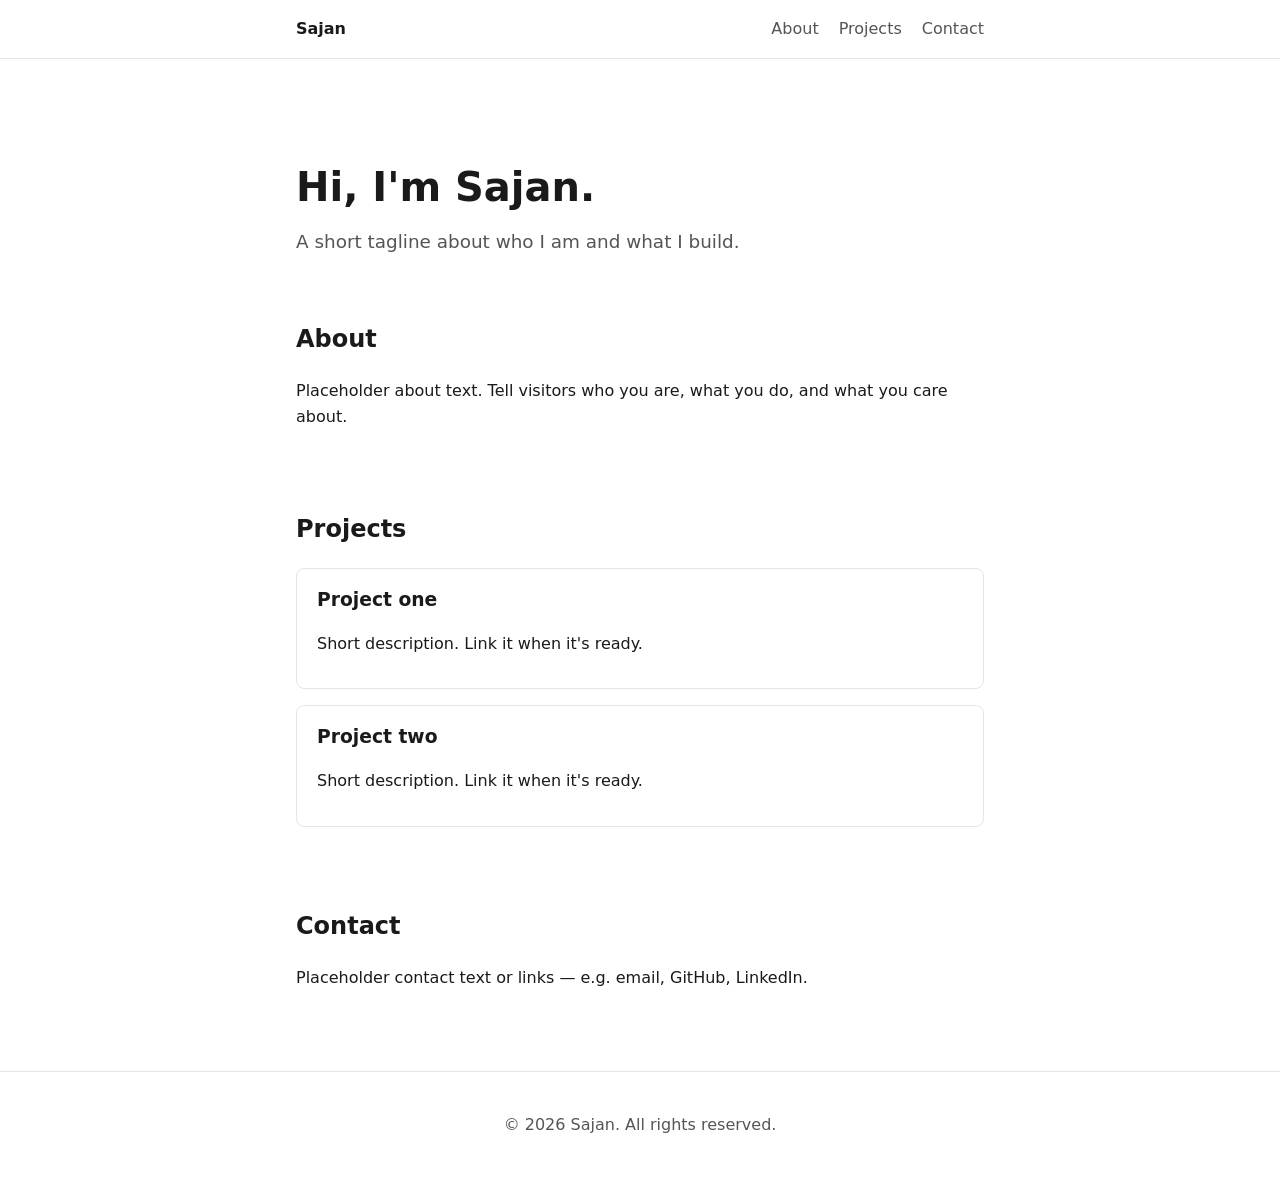
==== index.html @ 987d4011 "Bootstrap bare-minimum static portfolio site - Project OS bootstrap: 15 governance docs composed via" ====
<!DOCTYPE html>
<html lang="en">
<head>
  <meta charset="UTF-8">
  <meta name="viewport" content="width=device-width, initial-scale=1.0">
  <meta name="description" content="Personal portfolio of Sajan.">
  <title>Sajan — Portfolio</title>
  <link rel="stylesheet" href="css/styles.css">
  <script src="js/main.js" defer></script>
</head>
<body>
  <header class="site-header">
    <nav class="nav" aria-label="Main">
      <a class="nav-brand" href="#top">Sajan</a>
      <ul class="nav-links">
        <li><a href="#about">About</a></li>
        <li><a href="#projects">Projects</a></li>
        <li><a href="#contact">Contact</a></li>
      </ul>
    </nav>
  </header>

  <main id="top">
    <section class="hero">
      <h1>Hi, I'm Sajan.</h1>
      <p class="tagline">A short tagline about who I am and what I build.</p>
    </section>

    <section id="about" class="section">
      <h2>About</h2>
      <p>Placeholder about text. Tell visitors who you are, what you do, and what you care about.</p>
    </section>

    <section id="projects" class="section">
      <h2>Projects</h2>
      <ul class="project-list">
        <li class="project-item">
          <h3>Project one</h3>
          <p>Short description. Link it when it's ready.</p>
        </li>
        <li class="project-item">
          <h3>Project two</h3>
          <p>Short description. Link it when it's ready.</p>
        </li>
      </ul>
    </section>

    <section id="contact" class="section">
      <h2>Contact</h2>
      <p>Placeholder contact text or links — e.g. email, GitHub, LinkedIn.</p>
    </section>
  </main>

  <footer class="site-footer">
    <p>&copy; <span id="year"></span> Sajan. All rights reserved.</p>
  </footer>
</body>
</html>
---- css/styles.css ----
:root {
  --color-bg: #ffffff;
  --color-text: #1a1a1a;
  --color-muted: #555555;
  --color-accent: #2563eb;
  --max-width: 720px;
}

* {
  box-sizing: border-box;
}

body {
  margin: 0;
  font-family: system-ui, -apple-system, "Segoe UI", Roboto, sans-serif;
  color: var(--color-text);
  background: var(--color-bg);
  line-height: 1.6;
}

.site-header {
  border-bottom: 1px solid #e5e5e5;
}

.nav {
  max-width: var(--max-width);
  margin: 0 auto;
  padding: 1rem;
  display: flex;
  align-items: center;
  justify-content: space-between;
}

.nav-brand {
  font-weight: 700;
  text-decoration: none;
  color: var(--color-text);
}

.nav-links {
  list-style: none;
  display: flex;
  gap: 1.25rem;
  margin: 0;
  padding: 0;
}

.nav-links a {
  text-decoration: none;
  color: var(--color-muted);
}

.nav-links a:hover {
  color: var(--color-accent);
}

main {
  max-width: var(--max-width);
  margin: 0 auto;
  padding: 2rem 1rem;
}

.hero {
  padding: 4rem 0 2rem;
}

.hero h1 {
  font-size: 2.5rem;
  margin: 0 0 0.5rem;
}

.tagline {
  font-size: 1.15rem;
  color: var(--color-muted);
  margin: 0;
}

.section {
  padding: 2rem 0;
}

.section h2 {
  margin-top: 0;
}

.project-list {
  list-style: none;
  margin: 0;
  padding: 0;
}

.project-item {
  border: 1px solid #e5e5e5;
  border-radius: 8px;
  padding: 1rem 1.25rem;
  margin-bottom: 1rem;
}

.project-item h3 {
  margin: 0 0 0.25rem;
}

.site-footer {
  border-top: 1px solid #e5e5e5;
  text-align: center;
  padding: 1.5rem 1rem;
  color: var(--color-muted);
}
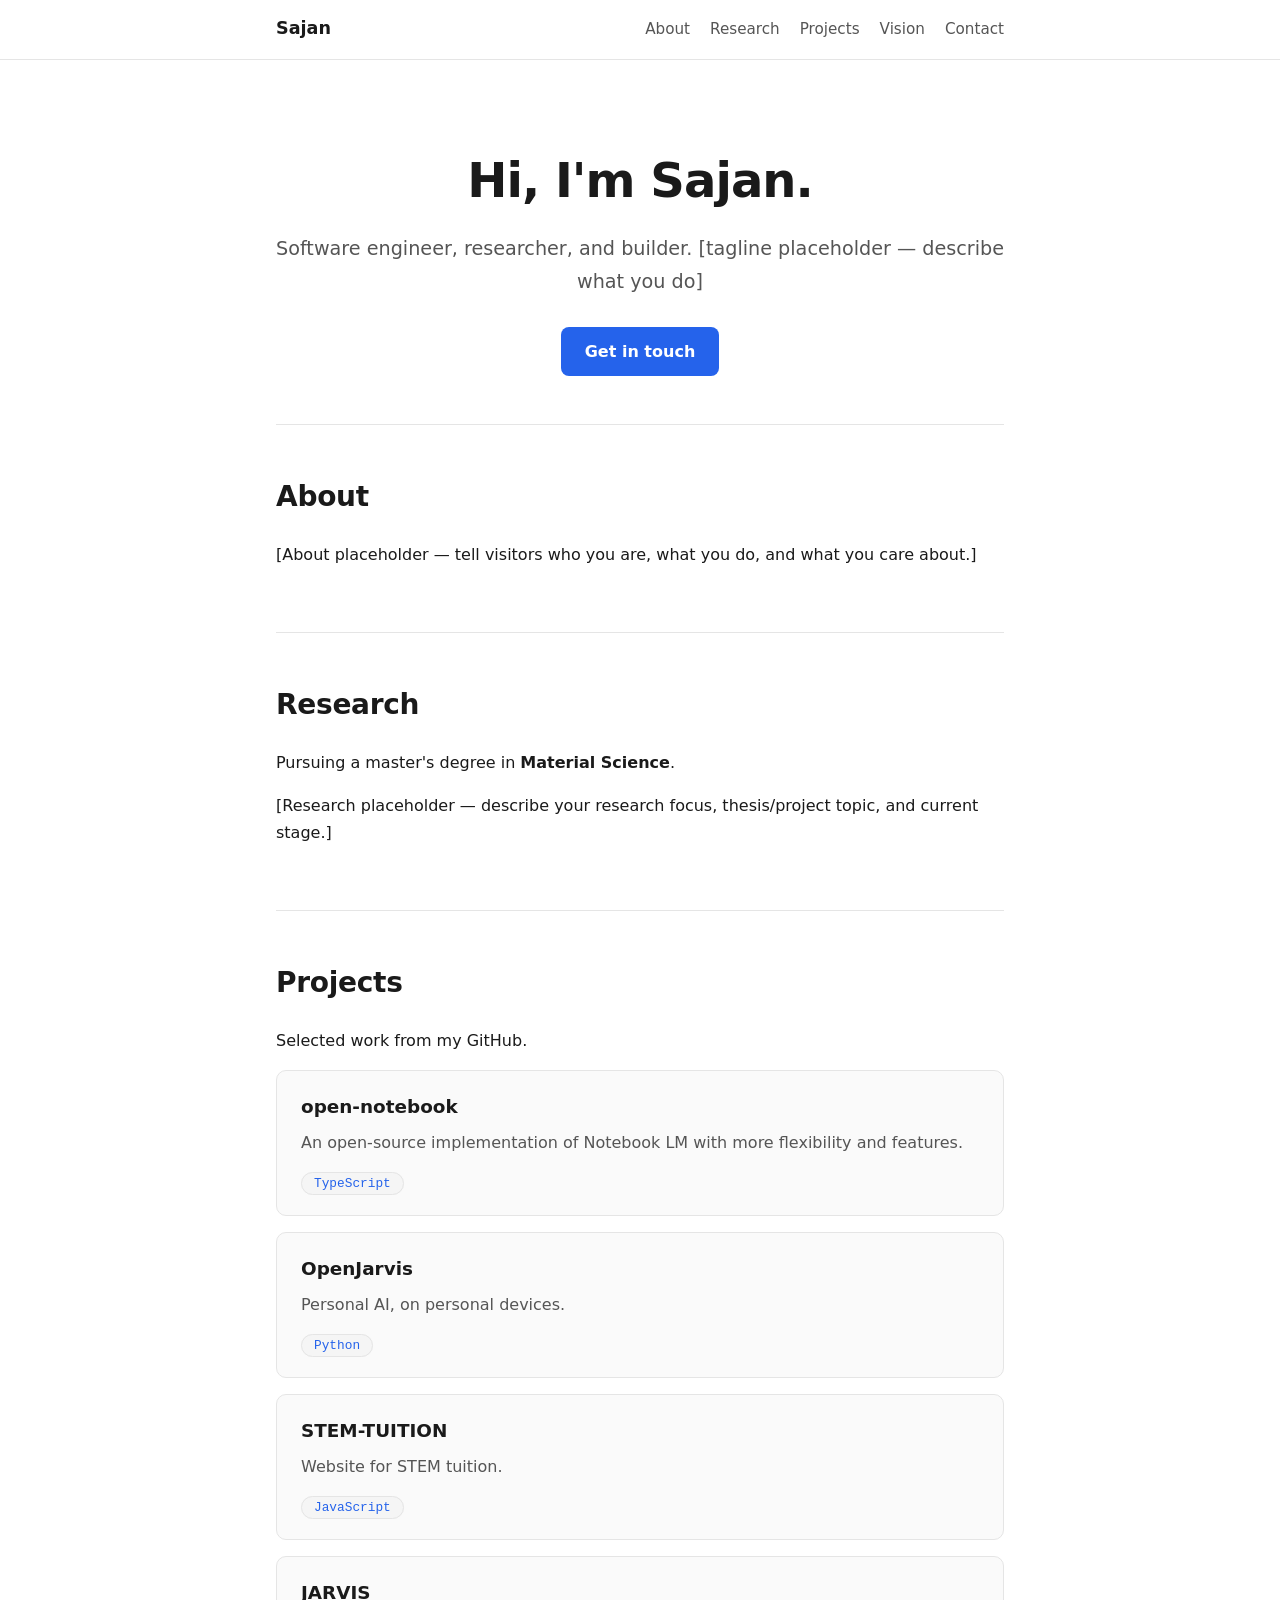
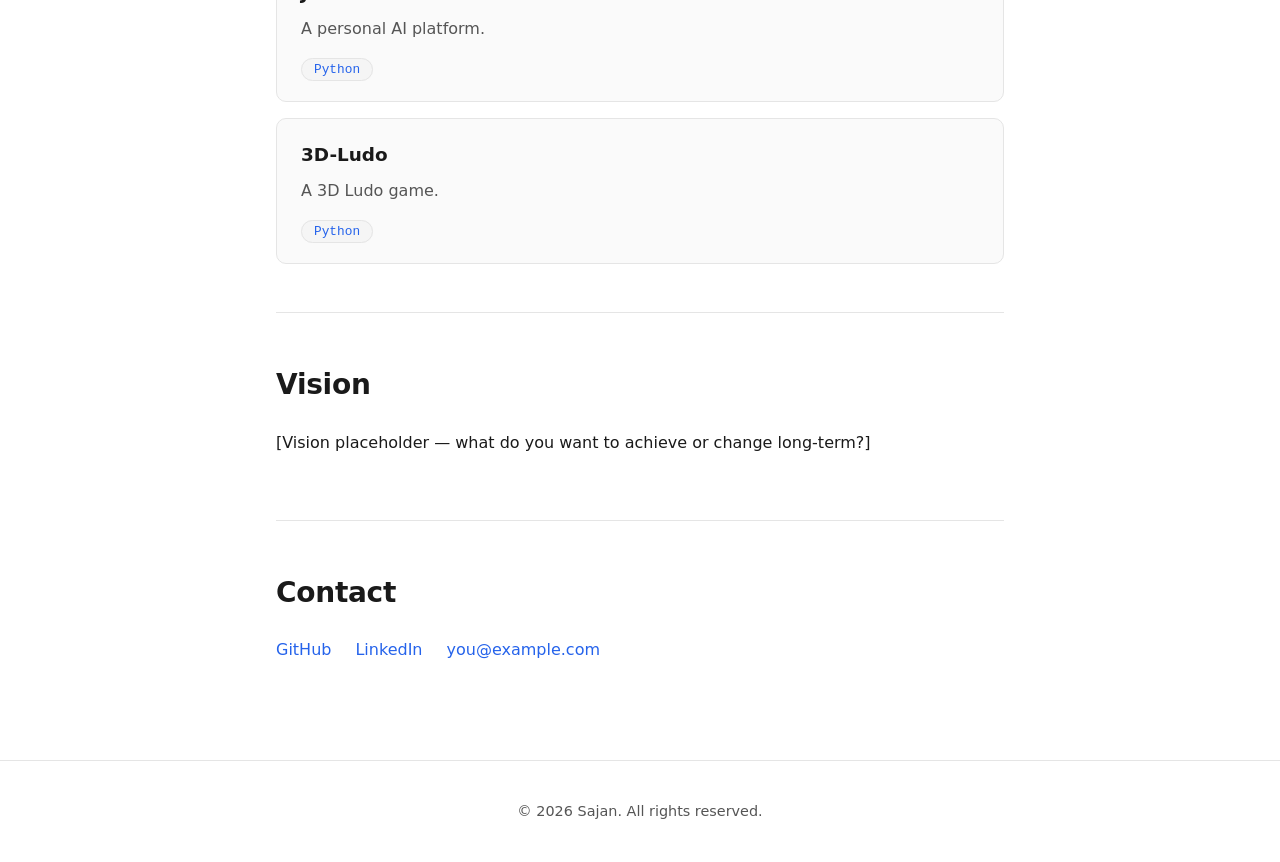
==== commit e7d61ed1: "Upgrade portfolio: full sections + real GitHub projects - Add Research (Material Science master's), " ====
--- a/index.html
+++ b/index.html
@@ -3,7 +3,7 @@
 <head>
   <meta charset="UTF-8">
   <meta name="viewport" content="width=device-width, initial-scale=1.0">
-  <meta name="description" content="Personal portfolio of Sajan.">
+  <meta name="description" content="Personal portfolio of Sajan — software engineer, researcher, and builder.">
   <title>Sajan — Portfolio</title>
   <link rel="stylesheet" href="css/styles.css">
   <script src="js/main.js" defer></script>
@@ -14,7 +14,9 @@
       <a class="nav-brand" href="#top">Sajan</a>
       <ul class="nav-links">
         <li><a href="#about">About</a></li>
+        <li><a href="#research">Research</a></li>
         <li><a href="#projects">Projects</a></li>
+        <li><a href="#vision">Vision</a></li>
         <li><a href="#contact">Contact</a></li>
       </ul>
     </nav>
@@ -23,31 +25,39 @@
   <main id="top">
     <section class="hero">
       <h1>Hi, I'm Sajan.</h1>
-      <p class="tagline">A short tagline about who I am and what I build.</p>
+      <p class="tagline">Software engineer, researcher, and builder. [tagline placeholder — describe what you do]</p>
+      <a class="btn" href="#contact">Get in touch</a>
     </section>
 
     <section id="about" class="section">
       <h2>About</h2>
-      <p>Placeholder about text. Tell visitors who you are, what you do, and what you care about.</p>
+      <p>[About placeholder — tell visitors who you are, what you do, and what you care about.]</p>
+    </section>
+
+    <section id="research" class="section">
+      <h2>Research</h2>
+      <p>Pursuing a master's degree in <strong>Material Science</strong>.</p>
+      <p>[Research placeholder — describe your research focus, thesis/project topic, and current stage.]</p>
     </section>
 
     <section id="projects" class="section">
       <h2>Projects</h2>
-      <ul class="project-list">
-        <li class="project-item">
-          <h3>Project one</h3>
-          <p>Short description. Link it when it's ready.</p>
-        </li>
-        <li class="project-item">
-          <h3>Project two</h3>
-          <p>Short description. Link it when it's ready.</p>
-        </li>
-      </ul>
+      <p>Selected work from my GitHub.</p>
+      <ul class="project-list" id="project-list"></ul>
+    </section>
+
+    <section id="vision" class="section">
+      <h2>Vision</h2>
+      <p>[Vision placeholder — what do you want to achieve or change long-term?]</p>
     </section>
 
     <section id="contact" class="section">
       <h2>Contact</h2>
-      <p>Placeholder contact text or links — e.g. email, GitHub, LinkedIn.</p>
+      <ul class="contact-list">
+        <li><a href="https://github.com/Er-Sajan-PLG" target="_blank" rel="noopener">GitHub</a></li>
+        <li><a href="#" id="linkedin-link" rel="noopener">LinkedIn</a></li>
+        <li><a href="mailto:you@example.com">you@example.com</a></li>
+      </ul>
     </section>
   </main>
 
--- a/css/styles.css
+++ b/css/styles.css
@@ -3,29 +3,42 @@
   --color-text: #1a1a1a;
   --color-muted: #555555;
   --color-accent: #2563eb;
-  --max-width: 720px;
+  --color-border: #e5e5e5;
+  --color-code: #f5f5f5;
+  --max-width: 760px;
+  --font-sans: system-ui, -apple-system, "Segoe UI", Roboto, sans-serif;
+  --font-mono: ui-monospace, SFMono-Regular, Menlo, Consolas, monospace;
 }
 
 * {
   box-sizing: border-box;
 }
 
+html {
+  scroll-behavior: smooth;
+}
+
 body {
   margin: 0;
-  font-family: system-ui, -apple-system, "Segoe UI", Roboto, sans-serif;
+  font-family: var(--font-sans);
   color: var(--color-text);
   background: var(--color-bg);
-  line-height: 1.6;
+  line-height: 1.7;
 }
 
 .site-header {
-  border-bottom: 1px solid #e5e5e5;
+  position: sticky;
+  top: 0;
+  z-index: 10;
+  background: rgba(255, 255, 255, 0.92);
+  backdrop-filter: blur(6px);
+  border-bottom: 1px solid var(--color-border);
 }
 
 .nav {
   max-width: var(--max-width);
   margin: 0 auto;
-  padding: 1rem;
+  padding: 0.9rem 1rem;
   display: flex;
   align-items: center;
   justify-content: space-between;
@@ -33,6 +46,7 @@
 
 .nav-brand {
   font-weight: 700;
+  font-size: 1.1rem;
   text-decoration: none;
   color: var(--color-text);
 }
@@ -48,6 +62,7 @@
 .nav-links a {
   text-decoration: none;
   color: var(--color-muted);
+  font-size: 0.95rem;
 }
 
 .nav-links a:hover {
@@ -57,52 +72,146 @@
 main {
   max-width: var(--max-width);
   margin: 0 auto;
-  padding: 2rem 1rem;
+  padding: 0 1rem 3rem;
 }
 
 .hero {
-  padding: 4rem 0 2rem;
+  padding: 5rem 0 3rem;
+  text-align: center;
 }
 
 .hero h1 {
-  font-size: 2.5rem;
-  margin: 0 0 0.5rem;
+  font-size: 3rem;
+  margin: 0 0 0.75rem;
+  letter-spacing: -0.02em;
 }
 
 .tagline {
-  font-size: 1.15rem;
-  color: var(--color-muted);
-  margin: 0;
+  font-size: 1.2rem;
+  color: var(--color-muted);
+  margin: 0 0 1.75rem;
+}
+
+.btn {
+  display: inline-block;
+  padding: 0.7rem 1.5rem;
+  border-radius: 8px;
+  background: var(--color-accent);
+  color: #ffffff;
+  text-decoration: none;
+  font-weight: 600;
+}
+
+.btn:hover {
+  opacity: 0.9;
 }
 
 .section {
-  padding: 2rem 0;
+  padding: 3rem 0;
+  border-top: 1px solid var(--color-border);
 }
 
 .section h2 {
-  margin-top: 0;
+  font-size: 1.75rem;
+  margin: 0 0 1.25rem;
+  letter-spacing: -0.01em;
+}
+
+.section p {
+  color: var(--color-text);
 }
 
 .project-list {
   list-style: none;
   margin: 0;
   padding: 0;
+  display: grid;
+  gap: 1rem;
 }
 
 .project-item {
-  border: 1px solid #e5e5e5;
-  border-radius: 8px;
-  padding: 1rem 1.25rem;
-  margin-bottom: 1rem;
+  border: 1px solid var(--color-border);
+  border-radius: 10px;
+  padding: 1.25rem 1.5rem;
+  background: #fafafa;
+  transition: border-color 0.15s ease, transform 0.15s ease;
+}
+
+.project-item:hover {
+  border-color: var(--color-accent);
+  transform: translateY(-2px);
 }
 
 .project-item h3 {
-  margin: 0 0 0.25rem;
+  margin: 0 0 0.4rem;
+  font-size: 1.15rem;
+}
+
+.project-item h3 a {
+  color: var(--color-text);
+  text-decoration: none;
+}
+
+.project-item h3 a:hover {
+  color: var(--color-accent);
+}
+
+.project-item p {
+  margin: 0 0 0.75rem;
+  color: var(--color-muted);
+}
+
+.project-language {
+  font-family: var(--font-mono);
+  font-size: 0.8rem;
+  color: var(--color-accent);
+  background: var(--color-code);
+  border: 1px solid var(--color-border);
+  border-radius: 999px;
+  padding: 0.2rem 0.75rem;
+}
+
+.contact-list {
+  list-style: none;
+  margin: 0;
+  padding: 0;
+  display: flex;
+  flex-wrap: wrap;
+  gap: 1.5rem;
+}
+
+.contact-list a {
+  color: var(--color-accent);
+  text-decoration: none;
+  font-weight: 500;
+}
+
+.contact-list a:hover {
+  text-decoration: underline;
 }
 
 .site-footer {
-  border-top: 1px solid #e5e5e5;
+  border-top: 1px solid var(--color-border);
   text-align: center;
   padding: 1.5rem 1rem;
   color: var(--color-muted);
-}
+  font-size: 0.9rem;
+}
+
+@media (max-width: 600px) {
+  .nav-links {
+    gap: 0.9rem;
+  }
+
+  .nav-links a {
+    font-size: 0.85rem;
+  }
+
+  .hero {
+    padding: 3.5rem 0 2rem;
+  }
+
+  .hero h1 {
+    font-size: 2.25rem;
+  }
+}
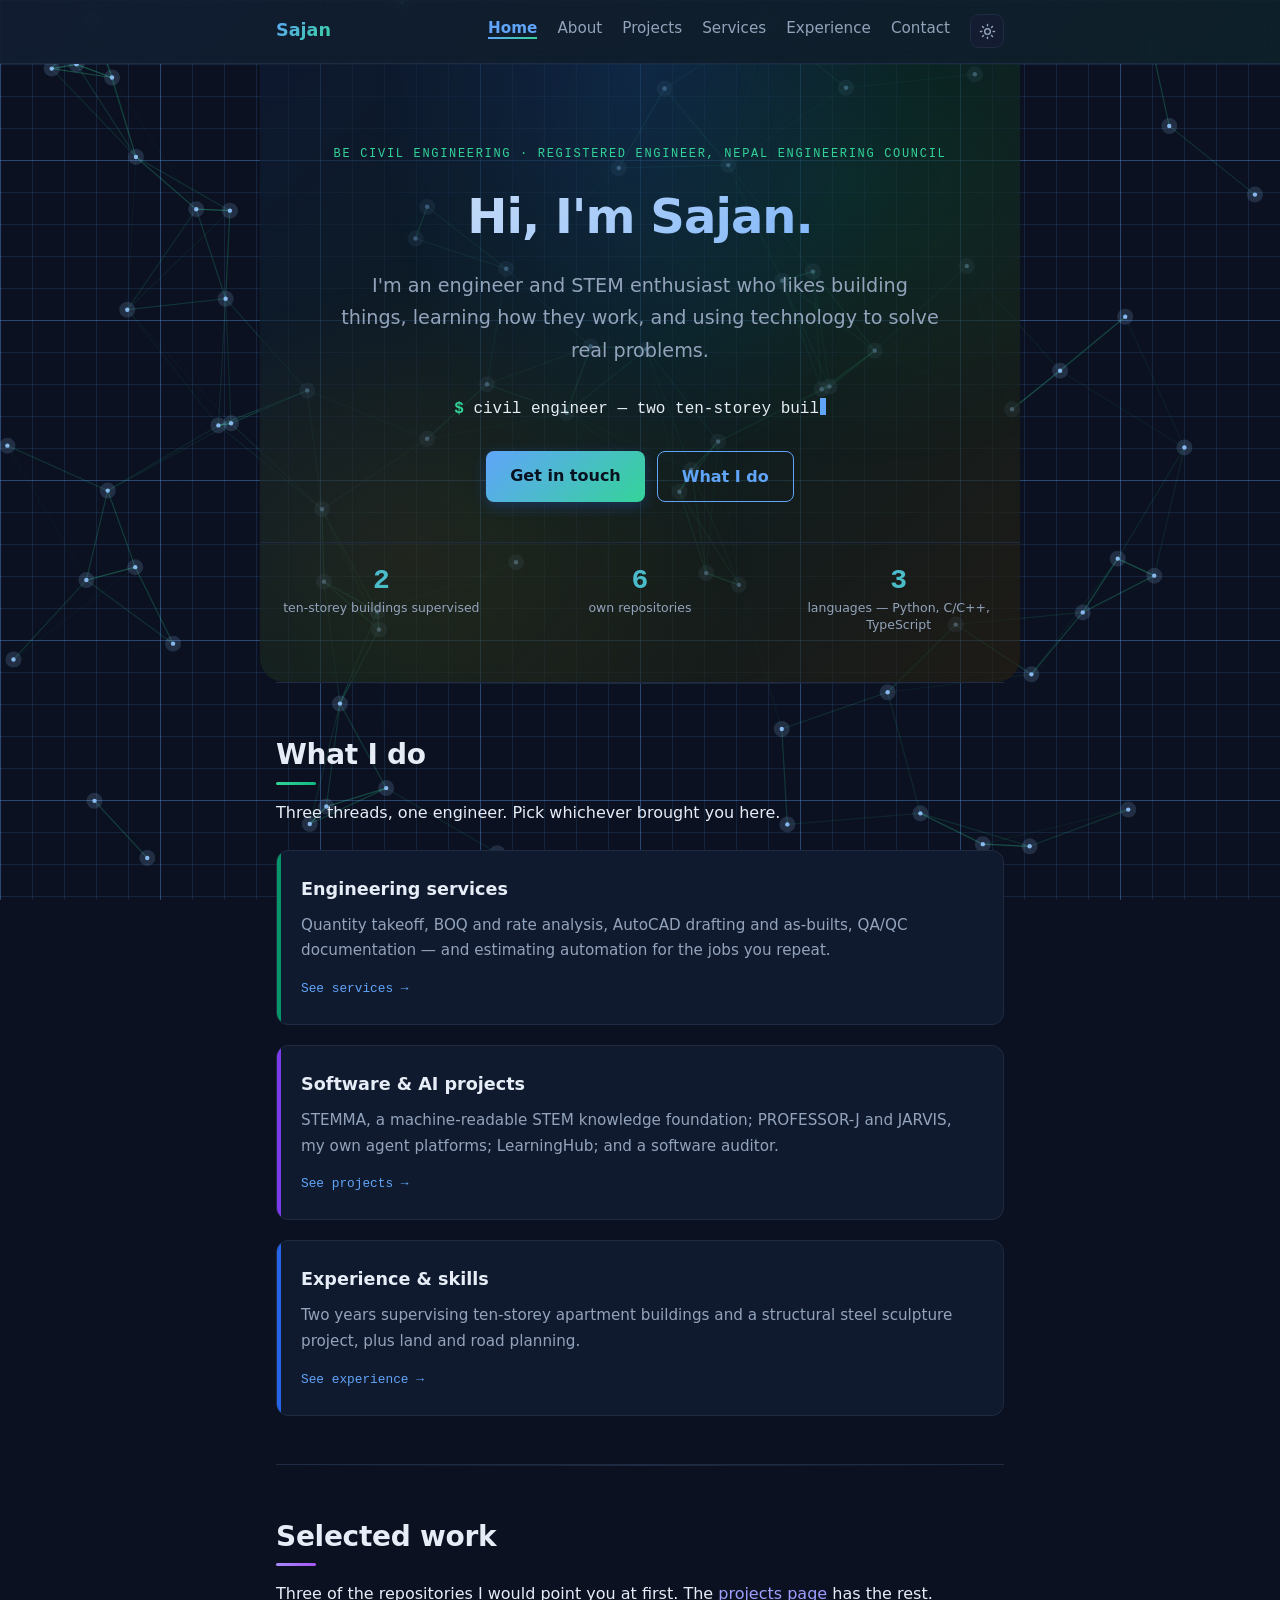
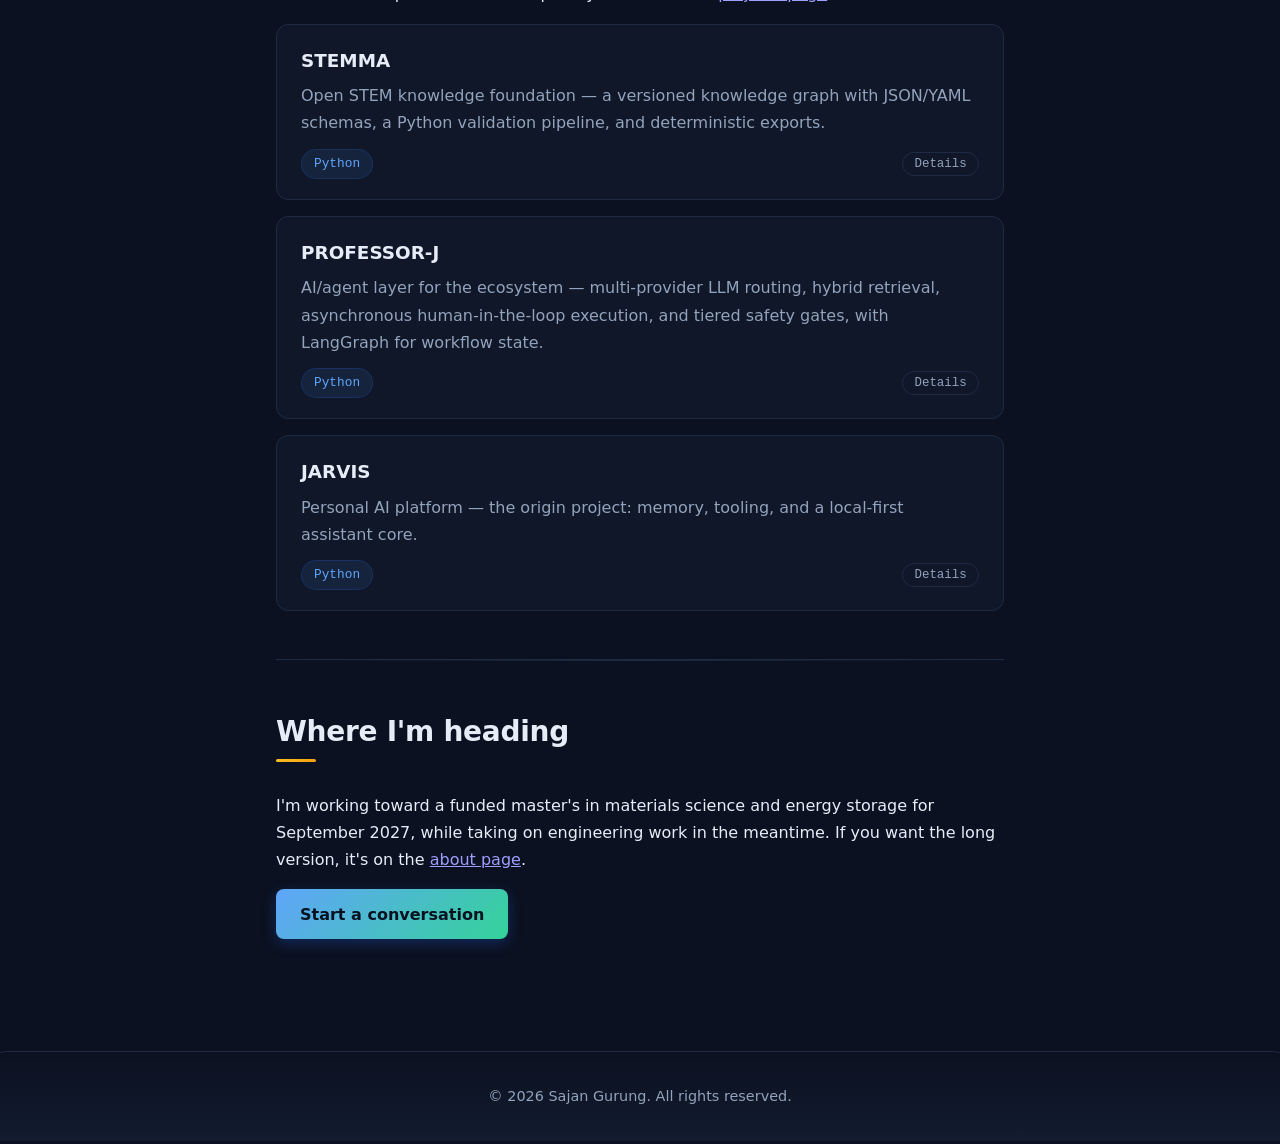
==== commit 32978451: "feat: multi-page site, dark mode, services, and corrected content Split the single page into six — h" ====
--- a/index.html
+++ b/index.html
@@ -3,66 +3,115 @@
 <head>
   <meta charset="UTF-8">
   <meta name="viewport" content="width=device-width, initial-scale=1.0">
-  <meta name="description" content="Personal portfolio of Sajan — software engineer, researcher, and builder.">
-  <title>Sajan — Portfolio</title>
-  <link rel="stylesheet" href="css/styles.css">
-  <script src="js/main.js" defer></script>
+  <meta name="description" content="Sajan Gurung — civil engineer, quantity surveyor and builder in Pokhara, Nepal. Takeoffs, BOQs, AutoCAD drafting, QA/QC documentation and estimating automation.">
+  <title>Sajan Gurung — Civil Engineer &amp; Builder</title>
+    <link rel="icon" href="favicon.svg" type="image/svg+xml">
+  <script>!function(){var t;try{t=localStorage.getItem("theme")}catch(e){}document.documentElement.setAttribute("data-theme",t==="light"?"light":"dark")}();</script>
+  <link rel="stylesheet" href="css/styles.css?v=5">
+  <script src="js/main.js?v=5" defer></script>
 </head>
 <body>
+  <canvas id="bg-canvas" aria-hidden="true"></canvas>
+  <div class="scroll-progress" id="scroll-progress" aria-hidden="true"></div>
+
   <header class="site-header">
     <nav class="nav" aria-label="Main">
-      <a class="nav-brand" href="#top">Sajan</a>
+      <a class="nav-brand" href="index.html">Sajan</a>
       <ul class="nav-links">
-        <li><a href="#about">About</a></li>
-        <li><a href="#research">Research</a></li>
-        <li><a href="#projects">Projects</a></li>
-        <li><a href="#vision">Vision</a></li>
-        <li><a href="#contact">Contact</a></li>
+        <li><a href="index.html">Home</a></li>
+        <li><a href="about.html">About</a></li>
+        <li><a href="projects.html">Projects</a></li>
+        <li><a href="services.html">Services</a></li>
+        <li><a href="experience.html">Experience</a></li>
+        <li><a href="contact.html">Contact</a></li>
+        <li><button class="theme-toggle" type="button" id="theme-toggle" aria-label="Switch to light theme" aria-pressed="true"><svg class="icon-moon" xmlns="http://www.w3.org/2000/svg" viewBox="0 0 24 24" fill="none" stroke="currentColor" stroke-width="2" stroke-linecap="round" stroke-linejoin="round" aria-hidden="true"><path d="M21 12.79A9 9 0 1111.21 3 7 7 0 0021 12.79z"/></svg><svg class="icon-sun" xmlns="http://www.w3.org/2000/svg" viewBox="0 0 24 24" fill="none" stroke="currentColor" stroke-width="2" stroke-linecap="round" stroke-linejoin="round" aria-hidden="true"><circle cx="12" cy="12" r="4"/><path d="M12 2v2M12 20v2M4.93 4.93l1.41 1.41M17.66 17.66l1.41 1.41M2 12h2M20 12h2M6.34 17.66l-1.41 1.41M19.07 4.93l-1.41 1.41"/></svg></button></li>
       </ul>
     </nav>
   </header>
 
-  <main id="top">
+  <main id="main">
     <section class="hero">
-      <h1>Hi, I'm Sajan.</h1>
-      <p class="tagline">Software engineer, researcher, and builder. [tagline placeholder — describe what you do]</p>
-      <a class="btn" href="#contact">Get in touch</a>
+      <div class="hero-content">
+        <p class="hero-kicker">BE Civil Engineering · Registered Engineer, Nepal Engineering Council</p>
+        <h1>Hi, I'm Sajan.</h1>
+        <p class="tagline">I'm an engineer and STEM enthusiast who likes building things, learning how they work, and using technology to solve real problems.</p>
+        <p class="hero-typed" aria-hidden="true"><span class="prompt">$</span> <span id="typed-text"></span><span class="caret"></span></p>
+        <p class="visually-hidden">Civil engineer, quantity surveyor, AutoCAD drafter, Python developer and STEM educator.</p>
+        <div class="hero-actions">
+          <a class="btn" href="contact.html">Get in touch</a>
+          <a class="btn btn-ghost" href="services.html">What I do</a>
+        </div>
+        <ul class="stat-strip" id="stat-strip">
+          <li>
+            <span class="stat-num" data-count="2">0</span>
+            <span class="stat-label">ten-storey buildings supervised</span>
+          </li>
+          <li>
+            <span class="stat-num" data-count="6">0</span>
+            <span class="stat-label">own repositories</span>
+          </li>
+          <li>
+            <span class="stat-num" data-count="3">0</span>
+            <span class="stat-label">languages — Python, C/C++, TypeScript</span>
+          </li>
+        </ul>
+      </div>
     </section>
 
-    <section id="about" class="section">
-      <h2>About</h2>
-      <p>[About placeholder — tell visitors who you are, what you do, and what you care about.]</p>
+    <section id="what-i-do" class="section" data-theme="engineering">
+      <h2>What I do</h2>
+      <p class="section-lead">Three threads, one engineer. Pick whichever brought you here.</p>
+      <ul class="link-grid">
+        <li>
+          <a class="link-card" href="services.html" style="--link-accent: #059669">
+            <h3>Engineering services</h3>
+            <p>Quantity takeoff, BOQ and rate analysis, AutoCAD drafting and as-builts, QA/QC documentation — and estimating automation for the jobs you repeat.</p>
+            <span class="link-go">See services →</span>
+          </a>
+        </li>
+        <li>
+          <a class="link-card" href="projects.html" style="--link-accent: #7c3aed">
+            <h3>Software &amp; AI projects</h3>
+            <p>STEMMA, a machine-readable STEM knowledge foundation; PROFESSOR-J and JARVIS, my own agent platforms; LearningHub; and a software auditor.</p>
+            <span class="link-go">See projects →</span>
+          </a>
+        </li>
+        <li>
+          <a class="link-card" href="experience.html" style="--link-accent: #2563eb">
+            <h3>Experience &amp; skills</h3>
+            <p>Two years supervising ten-storey apartment buildings and a structural steel sculpture project, plus land and road planning.</p>
+            <span class="link-go">See experience →</span>
+          </a>
+        </li>
+      </ul>
     </section>
 
-    <section id="research" class="section">
-      <h2>Research</h2>
-      <p>Pursuing a master's degree in <strong>Material Science</strong>.</p>
-      <p>[Research placeholder — describe your research focus, thesis/project topic, and current stage.]</p>
+    <section id="featured" class="section" data-theme="innovation">
+      <h2>Selected work</h2>
+      <p class="section-lead">Three of the repositories I would point you at first. The <a href="projects.html">projects page</a> has the rest.</p>
+      <ul class="project-list" id="project-list" data-limit="3"></ul>
     </section>
 
-    <section id="projects" class="section">
-      <h2>Projects</h2>
-      <p>Selected work from my GitHub.</p>
-      <ul class="project-list" id="project-list"></ul>
-    </section>
-
-    <section id="vision" class="section">
-      <h2>Vision</h2>
-      <p>[Vision placeholder — what do you want to achieve or change long-term?]</p>
-    </section>
-
-    <section id="contact" class="section">
-      <h2>Contact</h2>
-      <ul class="contact-list">
-        <li><a href="https://github.com/Er-Sajan-PLG" target="_blank" rel="noopener">GitHub</a></li>
-        <li><a href="#" id="linkedin-link" rel="noopener">LinkedIn</a></li>
-        <li><a href="mailto:you@example.com">you@example.com</a></li>
-      </ul>
+    <section id="next" class="section" data-theme="energy">
+      <h2>Where I'm heading</h2>
+      <p>I'm working toward a funded master's in materials science and energy storage for September 2027, while taking on engineering work in the meantime. If you want the long version, it's on the <a href="about.html">about page</a>.</p>
+      <p><a class="btn" href="contact.html">Start a conversation</a></p>
     </section>
   </main>
 
   <footer class="site-footer">
-    <p>&copy; <span id="year"></span> Sajan. All rights reserved.</p>
+    <p>&copy; <span id="year"></span> Sajan Gurung. All rights reserved.</p>
   </footer>
+
+  <div class="modal" id="project-modal" hidden>
+    <div class="modal-backdrop" data-modal-close></div>
+    <div class="modal-panel" role="dialog" aria-modal="true" aria-labelledby="modal-title">
+      <button class="modal-close" type="button" data-modal-close aria-label="Close">&times;</button>
+      <p class="modal-kicker" id="modal-kicker"></p>
+      <h3 id="modal-title"></h3>
+      <p class="modal-body" id="modal-body"></p>
+      <a class="btn" id="modal-link" href="#" target="_blank" rel="noopener">View on GitHub</a>
+    </div>
+  </div>
 </body>
 </html>
--- a/css/styles.css
+++ b/css/styles.css
@@ -1,13 +1,30 @@
 :root {
   --color-bg: #ffffff;
-  --color-text: #1a1a1a;
+  --color-text: #1a1a2e;
   --color-muted: #555555;
   --color-accent: #2563eb;
+  --color-accent-soft: #eff6ff;
+  --color-engineering: #059669;
+  --color-engineering-soft: #ecfdf5;
+  --color-energy: #d97706;
+  --color-energy-soft: #fffbeb;
+  --color-innovation: #7c3aed;
+  --color-innovation-soft: #faf5ff;
   --color-border: #e5e5e5;
   --color-code: #f5f5f5;
   --max-width: 760px;
   --font-sans: system-ui, -apple-system, "Segoe UI", Roboto, sans-serif;
   --font-mono: ui-monospace, SFMono-Regular, Menlo, Consolas, monospace;
+  --color-skills-bg: #f8fafc;
+  --color-skills-border: #e2e8f0;
+  --color-card: #fafafa;
+  --color-panel: #ffffff;
+  --color-header-bg: rgba(255, 255, 255, 0.95);
+  color-scheme: light;
+  --timeline-line: var(--color-border);
+  --timeline-dot: var(--color-accent);
+  --hero-gradient: linear-gradient(135deg, var(--color-accent-soft) 0%, var(--color-engineering-soft) 50%, var(--color-energy-soft) 100%);
+  --header-gradient: linear-gradient(135deg, rgba(37, 99, 235, 0.08) 0%, rgba(5, 150, 105, 0.08) 100%);
 }
 
 * {
@@ -17,6 +34,53 @@
 html {
   scroll-behavior: smooth;
 }
+
+@media (prefers-reduced-motion: reduce) {
+  html {
+    scroll-behavior: auto;
+  }
+  *,
+  *::before,
+  *::after {
+    animation-duration: 0.01ms !important;
+    animation-iteration-count: 1 !important;
+    transition-duration: 0.01ms !important;
+    scroll-behavior: auto !important;
+  }
+}
+
+@keyframes fade-in-up {
+  from {
+    opacity: 0;
+    transform: translateY(20px);
+  }
+  to {
+    opacity: 1;
+    transform: translateY(0);
+  }
+}
+
+@keyframes fade-in {
+  from { opacity: 0; }
+  to { opacity: 1; }
+}
+
+@keyframes gradient-shift {
+  0%, 100% { background-position: 0% 50%; }
+  50% { background-position: 100% 50%; }
+}
+
+.animate-in {
+  animation: fade-in-up 0.6s ease-out forwards;
+  opacity: 0;
+}
+
+.animate-in.delay-1 { animation-delay: 0.1s; }
+.animate-in.delay-2 { animation-delay: 0.2s; }
+.animate-in.delay-3 { animation-delay: 0.3s; }
+.animate-in.delay-4 { animation-delay: 0.4s; }
+.animate-in.delay-5 { animation-delay: 0.5s; }
+.animate-in.delay-6 { animation-delay: 0.6s; }
 
 body {
   margin: 0;
@@ -30,9 +94,10 @@
   position: sticky;
   top: 0;
   z-index: 10;
-  background: rgba(255, 255, 255, 0.92);
-  backdrop-filter: blur(6px);
+  background: var(--color-header-bg);
+  backdrop-filter: blur(8px);
   border-bottom: 1px solid var(--color-border);
+  background-image: var(--header-gradient);
 }
 
 .nav {
@@ -48,7 +113,10 @@
   font-weight: 700;
   font-size: 1.1rem;
   text-decoration: none;
-  color: var(--color-text);
+  background: linear-gradient(135deg, var(--color-accent), var(--color-engineering));
+  -webkit-background-clip: text;
+  -webkit-text-fill-color: transparent;
+  background-clip: text;
 }
 
 .nav-links {
@@ -63,10 +131,28 @@
   text-decoration: none;
   color: var(--color-muted);
   font-size: 0.95rem;
+  font-weight: 500;
+  transition: color 0.15s ease;
+  position: relative;
+}
+
+.nav-links a::after {
+  content: "";
+  position: absolute;
+  bottom: -2px;
+  left: 0;
+  width: 0;
+  height: 2px;
+  background: linear-gradient(135deg, var(--color-accent), var(--color-engineering));
+  transition: width 0.2s ease;
 }
 
 .nav-links a:hover {
   color: var(--color-accent);
+}
+
+.nav-links a:hover::after {
+  width: 100%;
 }
 
 main {
@@ -78,44 +164,108 @@
 .hero {
   padding: 5rem 0 3rem;
   text-align: center;
+  position: relative;
+  background: var(--hero-gradient);
+  margin: 0 -1rem;
+  border-radius: 0 0 24px 24px;
+}
+
+.hero::before {
+  content: "";
+  position: absolute;
+  top: 0;
+  left: 0;
+  right: 0;
+  bottom: 0;
+  background: radial-gradient(ellipse at 50% 0%, rgba(37, 99, 235, 0.15) 0%, transparent 50%),
+              radial-gradient(ellipse at 80% 20%, rgba(5, 150, 105, 0.1) 0%, transparent 40%),
+              radial-gradient(ellipse at 20% 80%, rgba(217, 119, 6, 0.1) 0%, transparent 40%);
+  pointer-events: none;
+  border-radius: 0 0 24px 24px;
+}
+
+.hero-content {
+  position: relative;
+  z-index: 1;
 }
 
 .hero h1 {
   font-size: 3rem;
   margin: 0 0 0.75rem;
   letter-spacing: -0.02em;
+  background: linear-gradient(135deg, var(--color-text) 0%, var(--color-accent) 50%, var(--color-engineering) 100%);
+  -webkit-background-clip: text;
+  -webkit-text-fill-color: transparent;
+  background-clip: text;
+  background-size: 200% 200%;
+  animation: gradient-shift 6s ease-in-out infinite;
 }
 
 .tagline {
   font-size: 1.2rem;
   color: var(--color-muted);
   margin: 0 0 1.75rem;
+  max-width: 600px;
+  margin-left: auto;
+  margin-right: auto;
 }
 
 .btn {
   display: inline-block;
   padding: 0.7rem 1.5rem;
   border-radius: 8px;
-  background: var(--color-accent);
+  background: linear-gradient(135deg, var(--color-accent), var(--color-engineering));
   color: #ffffff;
   text-decoration: none;
   font-weight: 600;
+  transition: opacity 0.15s ease, transform 0.15s ease, box-shadow 0.15s ease;
+  box-shadow: 0 4px 14px rgba(37, 99, 235, 0.3);
 }
 
 .btn:hover {
   opacity: 0.9;
+  transform: translateY(-2px);
+  box-shadow: 0 6px 20px rgba(37, 99, 235, 0.4);
 }
 
 .section {
   padding: 3rem 0;
   border-top: 1px solid var(--color-border);
+  position: relative;
+}
+
+.section::before {
+  content: "";
+  position: absolute;
+  top: 0;
+  left: 1rem;
+  right: 1rem;
+  height: 1px;
+  background: linear-gradient(90deg, transparent, var(--color-border), transparent);
 }
 
 .section h2 {
   font-size: 1.75rem;
   margin: 0 0 1.25rem;
   letter-spacing: -0.01em;
-}
+  position: relative;
+  display: inline-block;
+}
+
+.section h2::after {
+  content: "";
+  position: absolute;
+  bottom: -6px;
+  left: 0;
+  width: 40px;
+  height: 3px;
+  border-radius: 2px;
+  background: linear-gradient(135deg, var(--color-accent), var(--color-engineering));
+}
+
+.section[data-theme="engineering"] h2::after { background: linear-gradient(135deg, var(--color-engineering), #10b981); }
+.section[data-theme="energy"] h2::after { background: linear-gradient(135deg, var(--color-energy), #f59e0b); }
+.section[data-theme="innovation"] h2::after { background: linear-gradient(135deg, var(--color-innovation), #a855f7); }
 
 .section p {
   color: var(--color-text);
@@ -131,15 +281,35 @@
 
 .project-item {
   border: 1px solid var(--color-border);
-  border-radius: 10px;
+  border-radius: 12px;
   padding: 1.25rem 1.5rem;
-  background: #fafafa;
-  transition: border-color 0.15s ease, transform 0.15s ease;
+  background: var(--color-card);
+  transition: border-color 0.15s ease, transform 0.15s ease, box-shadow 0.15s ease;
+  position: relative;
+  overflow: hidden;
+}
+
+.project-item::before {
+  content: "";
+  position: absolute;
+  top: 0;
+  left: 0;
+  width: 4px;
+  height: 100%;
+  background: linear-gradient(180deg, var(--color-accent), var(--color-engineering));
+  transform: scaleY(0);
+  transform-origin: top;
+  transition: transform 0.2s ease;
 }
 
 .project-item:hover {
   border-color: var(--color-accent);
-  transform: translateY(-2px);
+  transform: translateY(-4px);
+  box-shadow: 0 12px 30px rgba(37, 99, 235, 0.15);
+}
+
+.project-item:hover::before {
+  transform: scaleY(1);
 }
 
 .project-item h3 {
@@ -150,6 +320,7 @@
 .project-item h3 a {
   color: var(--color-text);
   text-decoration: none;
+  transition: color 0.15s ease;
 }
 
 .project-item h3 a:hover {
@@ -165,10 +336,12 @@
   font-family: var(--font-mono);
   font-size: 0.8rem;
   color: var(--color-accent);
-  background: var(--color-code);
-  border: 1px solid var(--color-border);
+  background: var(--color-accent-soft);
+  border: 1px solid rgba(37, 99, 235, 0.2);
   border-radius: 999px;
   padding: 0.2rem 0.75rem;
+  display: inline-block;
+  font-weight: 500;
 }
 
 .contact-list {
@@ -177,30 +350,405 @@
   padding: 0;
   display: flex;
   flex-wrap: wrap;
-  gap: 1.5rem;
+  gap: 1rem;
 }
 
 .contact-list a {
-  color: var(--color-accent);
+  display: inline-flex;
+  align-items: center;
+  gap: 0.5rem;
+  color: var(--color-text);
   text-decoration: none;
   font-weight: 500;
+  padding: 0.6rem 1.2rem;
+  border-radius: 10px;
+  background: var(--color-code);
+  border: 1px solid var(--color-border);
+  transition: all 0.15s ease;
 }
 
 .contact-list a:hover {
-  text-decoration: underline;
+  text-decoration: none;
+  transform: translateY(-2px);
+  box-shadow: 0 6px 16px rgba(0, 0, 0, 0.08);
+}
+
+.contact-list a.github:hover {
+  border-color: #24292e;
+  background: #24292e;
+  color: #fff;
+}
+
+.contact-list a.linkedin:hover {
+  border-color: #0a66c2;
+  background: #0a66c2;
+  color: #fff;
+}
+
+.contact-list a.email:hover {
+  border-color: var(--color-accent);
+  background: var(--color-accent);
+  color: #fff;
+}
+
+.contact-list a.whatsapp:hover {
+  border-color: #25d366;
+  background: #25d366;
+  color: #fff;
+}
+
+.contact-list svg {
+  width: 18px;
+  height: 18px;
+  flex-shrink: 0;
+}
+
+/* Skills Section */
+.skills-grid {
+  display: grid;
+  gap: 1.5rem;
+}
+
+.skill-category {
+  background: var(--color-skills-bg);
+  border: 1px solid var(--color-skills-border);
+  border-radius: 12px;
+  padding: 1.25rem 1.5rem;
+  animation: fade-in-up 0.6s ease-out forwards;
+  opacity: 0;
+  transition: transform 0.2s ease, box-shadow 0.2s ease, border-color 0.2s ease;
+  position: relative;
+}
+
+.skill-category::before {
+  content: "";
+  position: absolute;
+  top: 0;
+  left: 0;
+  right: 0;
+  height: 3px;
+  border-radius: 12px 12px 0 0;
+  background: var(--category-color, var(--color-accent));
+  opacity: 0;
+  transition: opacity 0.2s ease;
+}
+
+.skill-category:hover {
+  transform: translateY(-4px);
+  box-shadow: 0 12px 30px rgba(0, 0, 0, 0.08);
+  border-color: var(--category-color, var(--color-accent));
+}
+
+.skill-category:hover::before {
+  opacity: 1;
+}
+
+.skill-category h3 {
+  margin: 0 0 0.75rem;
+  font-size: 1rem;
+  font-weight: 600;
+  color: var(--color-text);
+  border-bottom: 1px solid var(--color-skills-border);
+  padding-bottom: 0.5rem;
+  display: flex;
+  align-items: center;
+  gap: 0.5rem;
+}
+
+.skill-category h3::before {
+  content: "";
+  width: 8px;
+  height: 8px;
+  border-radius: 2px;
+  background: var(--category-color, var(--color-accent));
+}
+
+.skill-tags {
+  display: flex;
+  flex-wrap: wrap;
+  gap: 0.5rem;
+  margin: 0;
+  padding: 0;
+  list-style: none;
+}
+
+.skill-tag {
+  font-size: 0.8rem;
+  font-weight: 500;
+  color: var(--color-text);
+  background: var(--color-code);
+  border: 1px solid var(--color-skills-border);
+  border-radius: 999px;
+  padding: 0.3rem 0.85rem;
+  transition: all 0.15s ease;
+}
+
+.skill-tag:hover {
+  background: var(--category-color, var(--color-accent));
+  color: #fff;
+  border-color: var(--category-color, var(--color-accent));
+  transform: scale(1.02);
+}
+
+/* Services Section */
+.services-grid {
+  display: grid;
+  gap: 1.25rem;
+  margin-top: 1.5rem;
+}
+
+.service-card {
+  background: var(--color-skills-bg);
+  border: 1px solid var(--color-skills-border);
+  border-radius: 12px;
+  padding: 1.25rem 1.5rem;
+  position: relative;
+  overflow: hidden;
+  animation: fade-in-up 0.6s ease-out forwards;
+  opacity: 0;
+  transition: transform 0.2s ease, box-shadow 0.2s ease, border-color 0.2s ease;
+}
+
+.service-card::before {
+  content: "";
+  position: absolute;
+  top: 0;
+  left: 0;
+  width: 4px;
+  height: 100%;
+  background: var(--service-color, var(--color-accent));
+}
+
+.service-card:hover {
+  transform: translateY(-4px);
+  box-shadow: 0 12px 30px rgba(0, 0, 0, 0.08);
+  border-color: var(--service-color, var(--color-accent));
+}
+
+.service-card h3 {
+  margin: 0 0 0.5rem;
+  font-size: 1.05rem;
+  font-weight: 600;
+  color: var(--color-text);
+}
+
+.service-card p {
+  margin: 0;
+  color: var(--color-muted);
+  font-size: 0.95rem;
+}
+
+.services-note {
+  margin-top: 1.5rem;
+  padding: 1rem 1.25rem;
+  border-left: 3px solid var(--color-engineering);
+  background: var(--color-engineering-soft);
+  border-radius: 0 10px 10px 0;
+}
+
+.services-note a {
+  color: var(--color-accent);
+  font-weight: 600;
+}
+
+/* Timeline / Experience Section */
+.timeline {
+  position: relative;
+  padding-left: 1.5rem;
+}
+
+.timeline::before {
+  content: "";
+  position: absolute;
+  left: 0.5rem;
+  top: 0;
+  bottom: 0;
+  width: 2px;
+  background: linear-gradient(180deg, var(--color-accent), var(--color-engineering), var(--color-energy));
+  border-radius: 1px;
+}
+
+.timeline-item {
+  position: relative;
+  padding-bottom: 2rem;
+  animation: fade-in-up 0.6s ease-out forwards;
+  opacity: 0;
+}
+
+.timeline-item:last-child {
+  padding-bottom: 0;
+}
+
+.timeline-dot {
+  position: absolute;
+  left: -1.5rem;
+  top: 0.25rem;
+  width: 12px;
+  height: 12px;
+  border-radius: 50%;
+  background: linear-gradient(135deg, var(--color-accent), var(--color-engineering));
+  border: 3px solid var(--color-bg);
+  box-shadow: 0 0 0 3px rgba(37, 99, 235, 0.2);
+  flex-shrink: 0;
+}
+
+.timeline-content {
+  background: var(--color-skills-bg);
+  border: 1px solid var(--color-skills-border);
+  border-radius: 12px;
+  padding: 1.25rem 1.5rem;
+  transition: transform 0.2s ease, box-shadow 0.2s ease, border-color 0.2s ease;
+}
+
+.timeline-content:hover {
+  transform: translateX(4px);
+  box-shadow: 0 8px 24px rgba(0, 0, 0, 0.06);
+  border-color: var(--color-accent);
+}
+
+.timeline-header {
+  display: flex;
+  flex-wrap: wrap;
+  gap: 0.75rem;
+  align-items: baseline;
+  margin-bottom: 0.5rem;
+}
+
+.timeline-role {
+  font-weight: 600;
+  font-size: 1.05rem;
+  color: var(--color-text);
+}
+
+.timeline-org {
+  font-weight: 500;
+  color: var(--color-accent);
+}
+
+.timeline-date {
+  font-family: var(--font-mono);
+  font-size: 0.8rem;
+  color: var(--color-muted);
+  background: var(--color-code);
+  border: 1px solid var(--color-skills-border);
+  border-radius: 999px;
+  padding: 0.15rem 0.7rem;
+  margin-left: auto;
+}
+
+.timeline-content p {
+  margin: 0;
+  color: var(--color-text);
+  line-height: 1.7;
+}
+
+.timeline-content p + p {
+  margin-top: 0.5rem;
+}
+
+/* Blog Section */
+.blog-placeholder {
+  color: var(--color-muted);
+  font-style: italic;
+  margin: 0;
+  text-align: center;
+  padding: 2rem;
+}
+
+.blog-list {
+  list-style: none;
+  margin: 1.5rem 0 0;
+  padding: 0;
+  display: grid;
+  gap: 1rem;
+}
+
+.blog-item {
+  border: 1px solid var(--color-border);
+  border-radius: 12px;
+  padding: 1.25rem 1.5rem;
+  background: var(--color-card);
+  transition: border-color 0.15s ease, transform 0.15s ease, box-shadow 0.15s ease;
+  animation: fade-in-up 0.6s ease-out forwards;
+  opacity: 0;
+  position: relative;
+  overflow: hidden;
+}
+
+.blog-item::before {
+  content: "";
+  position: absolute;
+  top: 0;
+  left: 0;
+  width: 4px;
+  height: 100%;
+  background: linear-gradient(180deg, var(--color-innovation), var(--color-accent));
+  transform: scaleY(0);
+  transform-origin: top;
+  transition: transform 0.2s ease;
+}
+
+.blog-item:hover {
+  border-color: var(--color-innovation);
+  transform: translateY(-4px);
+  box-shadow: 0 12px 30px rgba(124, 58, 237, 0.15);
+}
+
+.blog-item:hover::before {
+  transform: scaleY(1);
+}
+
+.blog-item h3 {
+  margin: 0 0 0.4rem;
+  font-size: 1.15rem;
+}
+
+.blog-item h3 a {
+  color: var(--color-text);
+  text-decoration: none;
+  transition: color 0.15s ease;
+}
+
+.blog-item h3 a:hover {
+  color: var(--color-innovation);
+}
+
+.blog-item p {
+  margin: 0 0 0.5rem;
+  color: var(--color-muted);
+}
+
+.blog-meta {
+  font-family: var(--font-mono);
+  font-size: 0.8rem;
+  color: var(--color-muted);
 }
 
 .site-footer {
   border-top: 1px solid var(--color-border);
   text-align: center;
-  padding: 1.5rem 1rem;
+  padding: 2rem 1rem;
   color: var(--color-muted);
   font-size: 0.9rem;
+  background: linear-gradient(180deg, transparent, var(--color-code));
+  margin: 0 -1rem;
+  border-radius: 24px 24px 0 0;
+}
+
+.site-footer p {
+  margin: 0;
 }
 
 @media (max-width: 600px) {
+  .nav {
+    flex-wrap: wrap;
+    gap: 0.5rem;
+  }
+
   .nav-links {
-    gap: 0.9rem;
+    flex-wrap: wrap;
+    justify-content: flex-end;
+    gap: 0.4rem 0.9rem;
   }
 
   .nav-links a {
@@ -209,9 +757,664 @@
 
   .hero {
     padding: 3.5rem 0 2rem;
+    margin: 0 -1rem;
+    border-radius: 0 0 16px 16px;
   }
 
   .hero h1 {
     font-size: 2.25rem;
   }
-}
+
+  .timeline {
+    padding-left: 1rem;
+  }
+
+  .timeline::before {
+    left: 0.25rem;
+  }
+
+  .timeline-dot {
+    left: -1.25rem;
+    width: 10px;
+    height: 10px;
+  }
+
+  .timeline-header {
+    flex-direction: column;
+    align-items: flex-start;
+    gap: 0.4rem;
+  }
+
+  .timeline-date {
+    margin-left: 0;
+  }
+
+  .contact-list {
+    flex-direction: column;
+    gap: 0.75rem;
+  }
+
+  .contact-list a {
+    width: 100%;
+    justify-content: center;
+  }
+
+  .site-footer {
+    margin: 0 -1rem;
+    border-radius: 16px 16px 0 0;
+  }
+}
+
+/* ============================================================
+   Tech / STEM visual layer — added 2026-10-04
+   Decision: docs/adr/0003-visual-overhaul.md
+   Plain CSS + canvas only. No libraries, no build step.
+   ============================================================ */
+
+:root {
+  --glow: 0 0 0 1px rgba(37, 99, 235, 0.22), 0 14px 40px rgba(37, 99, 235, 0.16);
+  --grid-line: rgba(37, 99, 235, 0.07);
+}
+
+/* 1. Background canvas ------------------------------------- */
+#bg-canvas {
+  position: fixed;
+  inset: 0;
+  width: 100%;
+  height: 100%;
+  z-index: 0;
+  display: block;
+  pointer-events: none;
+}
+
+/* Content must sit above the fixed canvas */
+main,
+.site-footer {
+  position: relative;
+  z-index: 1;
+}
+
+/* 2. Scroll progress --------------------------------------- */
+.scroll-progress {
+  position: fixed;
+  top: 0;
+  left: 0;
+  width: 0;
+  height: 3px;
+  z-index: 20;
+  background: linear-gradient(90deg, var(--color-accent), var(--color-engineering), var(--color-energy));
+  transition: width 0.1s linear;
+}
+
+/* 3. Let the background grid read through the hero ---------- */
+.hero,
+.page-hero {
+  background-image: linear-gradient(
+    135deg,
+    rgba(239, 246, 255, 0.7) 0%,
+    rgba(236, 253, 245, 0.7) 50%,
+    rgba(255, 251, 235, 0.7) 100%
+  );
+}
+
+/* 4. Hero entrance — staggered, so the animation is unmistakable */
+@keyframes rise-in {
+  from {
+    opacity: 0;
+    transform: translateY(26px);
+  }
+  to {
+    opacity: 1;
+    transform: none;
+  }
+}
+
+.hero-content > *,
+.page-hero > * {
+  animation: rise-in 0.7s cubic-bezier(0.22, 1, 0.36, 1) both;
+}
+
+.hero-content > *:nth-child(1) { animation-delay: 0.05s; }
+.hero-content > *:nth-child(2) { animation-delay: 0.14s; }
+.hero-content > *:nth-child(3) { animation-delay: 0.23s; }
+.hero-content > *:nth-child(4) { animation-delay: 0.32s; }
+.hero-content > *:nth-child(5) { animation-delay: 0.41s; }
+.hero-content > *:nth-child(6) { animation-delay: 0.5s; }
+.hero-content > *:nth-child(7) { animation-delay: 0.59s; }
+
+.page-hero > *:nth-child(1) { animation-delay: 0.05s; }
+.page-hero > *:nth-child(2) { animation-delay: 0.16s; }
+
+/* 4. Visually hidden (screen-reader only) ------------------- */
+.visually-hidden {
+  position: absolute;
+  width: 1px;
+  height: 1px;
+  margin: -1px;
+  padding: 0;
+  overflow: hidden;
+  clip: rect(0 0 0 0);
+  white-space: nowrap;
+  border: 0;
+}
+
+/* 5. Hero additions ---------------------------------------- */
+.hero-kicker {
+  position: relative;
+  z-index: 1;
+  margin: 0 0 0.75rem;
+  font-family: var(--font-mono);
+  font-size: 0.75rem;
+  letter-spacing: 0.14em;
+  text-transform: uppercase;
+  color: var(--color-engineering);
+}
+
+.hero-typed {
+  position: relative;
+  z-index: 1;
+  min-height: 1.7em;
+  margin: 0 0 1.75rem;
+  font-family: var(--font-mono);
+  font-size: 1rem;
+  color: var(--color-text);
+}
+
+.hero-typed .prompt {
+  font-weight: 700;
+  color: var(--color-engineering);
+}
+
+.hero-typed .caret {
+  display: inline-block;
+  width: 0.6ch;
+  height: 1.05em;
+  margin-left: 1px;
+  vertical-align: -0.15em;
+  background: var(--color-accent);
+  animation: caret-blink 1s step-end infinite;
+}
+
+@keyframes caret-blink {
+  50% { opacity: 0; }
+}
+
+.hero-actions {
+  display: flex;
+  flex-wrap: wrap;
+  gap: 0.75rem;
+  justify-content: center;
+}
+
+.btn-ghost {
+  background: transparent;
+  color: var(--color-accent);
+  border: 1px solid var(--color-accent);
+  box-shadow: none;
+}
+
+.btn-ghost:hover {
+  background: var(--color-accent-soft);
+  color: var(--color-accent);
+}
+
+/* 6. Stat strip -------------------------------------------- */
+.stat-strip {
+  list-style: none;
+  display: grid;
+  grid-template-columns: repeat(3, 1fr);
+  gap: 1rem;
+  margin: 2.5rem 0 0;
+  padding: 1.5rem 0 0;
+  border-top: 1px solid var(--color-border);
+  text-align: center;
+}
+
+.stat-strip li {
+  display: flex;
+  flex-direction: column;
+  gap: 0.3rem;
+}
+
+.stat-num {
+  font-family: var(--font-mono);
+  font-size: 1.75rem;
+  font-weight: 700;
+  line-height: 1;
+  background: linear-gradient(135deg, var(--color-accent), var(--color-engineering));
+  -webkit-background-clip: text;
+  -webkit-text-fill-color: transparent;
+  background-clip: text;
+}
+
+.stat-label {
+  font-size: 0.78rem;
+  line-height: 1.35;
+  color: var(--color-muted);
+}
+
+/* 7. Card glow --------------------------------------------- */
+.project-item:hover,
+.service-card:hover,
+.skill-category:hover,
+.timeline-content:hover {
+  box-shadow: var(--glow);
+}
+
+.project-footer {
+  display: flex;
+  align-items: center;
+  justify-content: space-between;
+  gap: 0.75rem;
+}
+
+.project-more {
+  padding: 0.25rem 0.7rem;
+  font-family: var(--font-mono);
+  font-size: 0.78rem;
+  color: var(--color-muted);
+  background: transparent;
+  border: 1px solid var(--color-border);
+  border-radius: 999px;
+  cursor: pointer;
+  transition: all 0.15s ease;
+}
+
+.project-more:hover {
+  color: #ffffff;
+  background: var(--color-accent);
+  border-color: var(--color-accent);
+}
+
+/* 8. Modal ------------------------------------------------- */
+.modal {
+  position: fixed;
+  inset: 0;
+  z-index: 40;
+  display: grid;
+  place-items: center;
+  padding: 1rem;
+}
+
+.modal[hidden] {
+  display: none;
+}
+
+.modal-backdrop {
+  position: absolute;
+  inset: 0;
+  background: rgba(10, 15, 30, 0.55);
+  backdrop-filter: blur(3px);
+  animation: fade-in 0.18s ease-out;
+}
+
+.modal-panel {
+  position: relative;
+  z-index: 1;
+  width: min(560px, 100%);
+  max-height: 85vh;
+  overflow-y: auto;
+  padding: 1.75rem;
+  background: var(--color-panel);
+  border: 1px solid var(--color-border);
+  border-radius: 14px;
+  box-shadow: 0 30px 80px rgba(0, 0, 0, 0.35);
+  animation: fade-in-up 0.22s ease-out;
+}
+
+/* Blueprint corner brackets */
+.modal-panel::before,
+.modal-panel::after {
+  content: "";
+  position: absolute;
+  width: 14px;
+  height: 14px;
+  border: 2px solid var(--color-accent);
+  opacity: 0.45;
+}
+
+.modal-panel::before {
+  top: 8px;
+  left: 8px;
+  border-right: 0;
+  border-bottom: 0;
+  border-radius: 4px 0 0 0;
+}
+
+.modal-panel::after {
+  right: 8px;
+  bottom: 8px;
+  border-top: 0;
+  border-left: 0;
+  border-radius: 0 0 4px 0;
+}
+
+.modal-kicker {
+  margin: 0 0 0.5rem;
+  font-family: var(--font-mono);
+  font-size: 0.75rem;
+  letter-spacing: 0.1em;
+  text-transform: uppercase;
+  color: var(--color-accent);
+}
+
+.modal-panel h3 {
+  margin: 0 0 0.75rem;
+  font-size: 1.35rem;
+}
+
+.modal-body {
+  margin: 0 0 1.5rem;
+  color: var(--color-muted);
+}
+
+.modal-close {
+  position: absolute;
+  top: 0.75rem;
+  right: 0.75rem;
+  width: 32px;
+  height: 32px;
+  font-size: 1.25rem;
+  line-height: 1;
+  color: var(--color-muted);
+  background: var(--color-panel);
+  border: 1px solid var(--color-border);
+  border-radius: 8px;
+  cursor: pointer;
+}
+
+.modal-close:hover {
+  color: var(--color-accent);
+  border-color: var(--color-accent);
+}
+
+body.modal-open {
+  overflow: hidden;
+}
+
+/* 9. Section reveal (class applied by JS, so no-JS keeps content) */
+.section.reveal {
+  opacity: 0;
+  transform: translateY(18px);
+  transition: opacity 0.5s ease-out, transform 0.5s ease-out;
+}
+
+.section.reveal.is-visible {
+  opacity: 1;
+  transform: none;
+}
+
+/* 10. Respect reduced motion ------------------------------- */
+@media (prefers-reduced-motion: reduce) {
+  /* The canvas still renders, but as a single static frame — the grid is
+     part of the design, not decoration, so it should not vanish. */
+  .hero-typed .caret {
+    animation: none;
+  }
+
+  .section.reveal,
+  .section.reveal.is-visible {
+    opacity: 1;
+    transform: none;
+    transition: none;
+  }
+
+  .modal-backdrop,
+  .modal-panel {
+    animation: none;
+  }
+
+  .scroll-progress {
+    transition: none;
+  }
+}
+
+@media (max-width: 600px) {
+  .stat-strip {
+    grid-template-columns: 1fr;
+    gap: 1.25rem;
+  }
+
+  .hero-typed {
+    font-size: 0.9rem;
+  }
+}
+
+/* ============================================================
+   Multi-page structure — added 2026-10-04
+   Decision: docs/adr/0004-multi-page-structure.md
+   ============================================================ */
+
+/* Active nav item */
+.nav-links a.is-current {
+  color: var(--color-accent);
+  font-weight: 600;
+}
+
+.nav-links a.is-current::after {
+  width: 100%;
+}
+
+/* Inner-page header (smaller than the home hero) */
+.page-hero {
+  position: relative;
+  margin: 0 -1rem;
+  padding: 3rem 1rem 2rem;
+  text-align: center;
+  background: var(--hero-gradient);
+  border-radius: 0 0 24px 24px;
+}
+
+.page-hero h1 {
+  margin: 0 0 0.6rem;
+  font-size: 2.1rem;
+  letter-spacing: -0.02em;
+}
+
+.page-hero p {
+  max-width: 560px;
+  margin: 0 auto;
+  color: var(--color-muted);
+}
+
+/* Cross-links on the home page */
+.link-grid {
+  list-style: none;
+  display: grid;
+  gap: 1.25rem;
+  margin: 1.5rem 0 0;
+  padding: 0;
+}
+
+.link-card {
+  position: relative;
+  display: block;
+  padding: 1.5rem;
+  color: inherit;
+  text-decoration: none;
+  background: var(--color-skills-bg);
+  border: 1px solid var(--color-skills-border);
+  border-radius: 12px;
+  overflow: hidden;
+  transition: transform 0.2s ease, box-shadow 0.2s ease, border-color 0.2s ease;
+}
+
+.link-card::before {
+  content: "";
+  position: absolute;
+  top: 0;
+  left: 0;
+  width: 4px;
+  height: 100%;
+  background: var(--link-accent, var(--color-accent));
+}
+
+.link-card:hover {
+  transform: translateY(-4px);
+  border-color: var(--color-accent);
+  box-shadow: var(--glow);
+}
+
+.link-card h3 {
+  margin: 0 0 0.5rem;
+  font-size: 1.1rem;
+  color: var(--color-text);
+}
+
+.link-card p {
+  margin: 0;
+  font-size: 0.95rem;
+  color: var(--color-muted);
+}
+
+.link-go {
+  display: inline-block;
+  margin-top: 0.85rem;
+  font-family: var(--font-mono);
+  font-size: 0.8rem;
+  color: var(--color-accent);
+}
+
+/* Compact bulleted block, used for certifications and "how I work" */
+.tick-list {
+  list-style: none;
+  display: grid;
+  gap: 0.6rem;
+  margin: 0;
+  padding: 0;
+}
+
+.tick-list li {
+  position: relative;
+  padding-left: 1.6rem;
+  color: var(--color-text);
+}
+
+.tick-list li::before {
+  content: "";
+  position: absolute;
+  left: 0;
+  top: 0.55em;
+  width: 7px;
+  height: 7px;
+  border-radius: 2px;
+  background: var(--color-engineering);
+}
+
+/* Section lead-in paragraph */
+.section-lead {
+  margin-top: 0;
+  color: var(--color-muted);
+}
+
+@media (max-width: 600px) {
+  .page-hero {
+    padding: 2.25rem 1rem 1.5rem;
+    border-radius: 0 0 16px 16px;
+  }
+
+  .page-hero h1 {
+    font-size: 1.65rem;
+  }
+}
+
+/* ============================================================
+   Dark theme — added 2026-10-04
+   Decision: docs/adr/0005-dark-theme.md
+   `data-theme` is set on <html> by a blocking inline script in
+   <head>, before first paint, so there is no flash of the wrong
+   theme. Dark is the default; the toggle overrides and persists.
+   ============================================================ */
+
+:root[data-theme="dark"] {
+  color-scheme: dark;
+
+  --color-bg: #0b1120;
+  --color-text: #e6edf7;
+  --color-muted: #93a3bb;
+  --color-accent: #60a5fa;
+  --color-accent-soft: #16233d;
+  --color-engineering: #34d399;
+  --color-engineering-soft: #10261f;
+  --color-energy: #fbbf24;
+  --color-energy-soft: #2a2110;
+  --color-innovation: #a78bfa;
+  --color-innovation-soft: #211a3a;
+  --color-border: #1f2b42;
+  --color-code: #131c30;
+
+  --color-skills-bg: #101a2e;
+  --color-skills-border: #1f2b42;
+  --color-card: #0f1729;
+  --color-panel: #101a2e;
+  --color-header-bg: rgba(11, 17, 32, 0.9);
+
+  --hero-gradient: linear-gradient(135deg, #0f1d38 0%, #0d2620 50%, #2a2110 100%);
+  --header-gradient: linear-gradient(135deg, rgba(96, 165, 250, 0.08) 0%, rgba(52, 211, 153, 0.08) 100%);
+
+  --glow: 0 0 0 1px rgba(96, 165, 250, 0.3), 0 14px 40px rgba(0, 0, 0, 0.5);
+}
+
+/* The hero stays translucent in dark mode so the canvas reads through it */
+:root[data-theme="dark"] .hero,
+:root[data-theme="dark"] .page-hero {
+  background-image: linear-gradient(
+    135deg,
+    rgba(15, 29, 56, 0.62) 0%,
+    rgba(13, 38, 32, 0.62) 50%,
+    rgba(42, 33, 16, 0.62) 100%
+  );
+}
+
+:root[data-theme="dark"] .modal-backdrop {
+  background: rgba(2, 6, 16, 0.7);
+}
+
+/* On dark, the accent colours are light, so the button text must be dark */
+:root[data-theme="dark"] .btn {
+  color: #08111f;
+}
+
+:root[data-theme="dark"] .btn-ghost {
+  color: var(--color-accent);
+  background: transparent;
+}
+
+/* Theme toggle in the nav */
+.theme-toggle {
+  display: inline-flex;
+  align-items: center;
+  justify-content: center;
+  width: 34px;
+  height: 34px;
+  padding: 0;
+  color: var(--color-muted);
+  background: var(--color-code);
+  border: 1px solid var(--color-border);
+  border-radius: 9px;
+  cursor: pointer;
+  transition: color 0.15s ease, border-color 0.15s ease, transform 0.15s ease;
+}
+
+.theme-toggle:hover {
+  color: var(--color-accent);
+  border-color: var(--color-accent);
+  transform: translateY(-1px);
+}
+
+.theme-toggle svg {
+  width: 17px;
+  height: 17px;
+}
+
+.theme-toggle .icon-sun {
+  display: none;
+}
+
+:root[data-theme="dark"] .theme-toggle .icon-sun {
+  display: block;
+}
+
+:root[data-theme="dark"] .theme-toggle .icon-moon {
+  display: none;
+}
